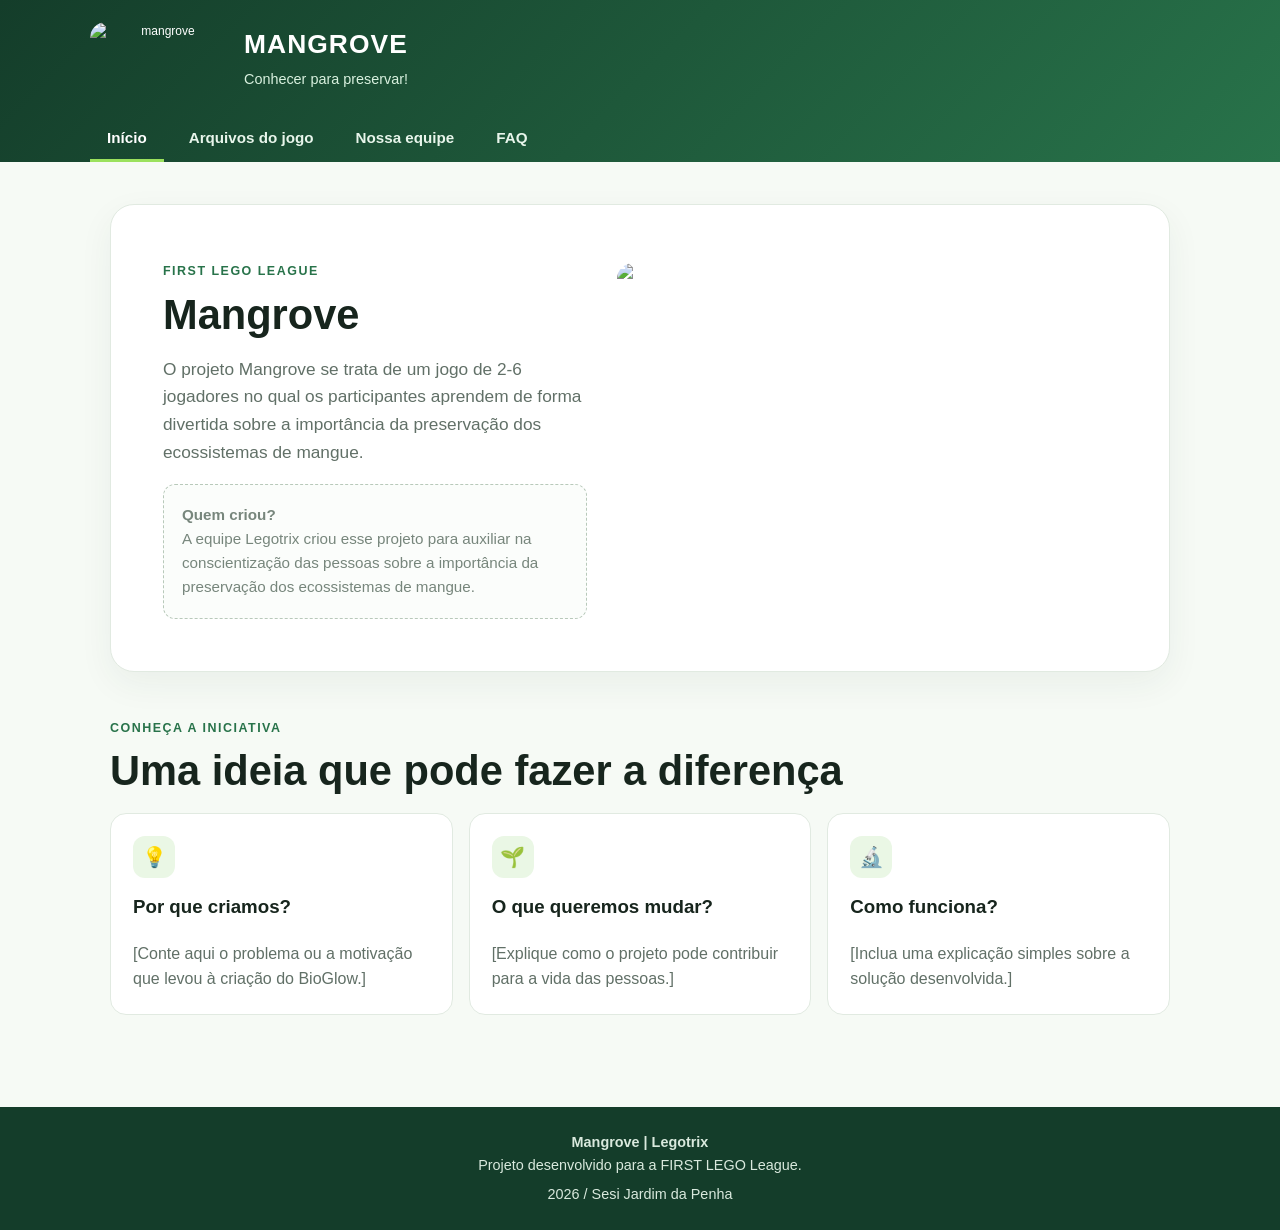
==== bioglow_legotrix_site.html @ 2581ab68 "Add files via upload" ====
<!DOCTYPE html>
<html lang="pt-BR">
<head>
  <meta charset="UTF-8">
  <meta name="viewport" content="width=device-width, initial-scale=1.0">
  <meta name="description" content="Site oficial do projeto Mangrove, desenvolvido pela equipe Legotrix.">
  <title>BioGlow | Legotrix</title>
  <style>
    :root {
      --green: #9be15d;
      --green-dark: #28734a;
      --ink: #17251d;
      --muted: #617067;
      --paper: #f6faf5;
      --white: #fff;
      --line: #e1eae1;
    }
    * { box-sizing: border-box; }
    html { scroll-behavior: smooth; }
    body {
      margin: 0;
      font-family: Arial, Helvetica, sans-serif;
      color: var(--ink);
      background: var(--paper);
      line-height: 1.6;
    }
    header {
      background: linear-gradient(135deg, #143d2a, #28734a);
      color: white;
      padding: 22px max(5vw, 20px) 0;
    }
    .top {
      max-width: 1100px;
      margin: auto;
      display: flex;
      align-items: center;
      justify-content: space-between;
      gap: 20px;
      flex-wrap: wrap;
    }
    .brand { display: flex; align-items: center; gap: 14px; }
    
    .avatar img {
      width: 100%; height: 70%; border-radius: 50%; margin: 0 auto 12px;
      background: #eaf7e5; border: 1px dashed #9fbea4; display: grid; place-items: center;
      color: var(--green-dark); font-size: .8rem;
    }
    
    .logo img {
      width: 140px; height: 70px; border: 2px rgba(255,255,255,.8);
      border-radius: 16px; display: grid; place-items: center;
      color: white; font-size: 12px; text-align: center; flex: 0 0 auto;
    }
    
    
    
    
    .brand h1 { margin: 0; font-size: 1.65rem; letter-spacing: .04em; }
    .brand p { margin: 2px 0 0; color: #d9f1df; font-size: .9rem; }
    nav {
      max-width: 1100px; margin: 24px auto 0; display: flex;
      gap: 8px; overflow-x: auto;
    }
    nav button {
      border: 0; background: transparent; color: #e8f5eb; cursor: pointer;
      padding: 13px 17px; font-size: .95rem; font-weight: 700;
      border-bottom: 3px solid transparent; white-space: nowrap;
    }
    nav button:hover, nav button.active {
      color: white; border-bottom-color: var(--green);
    }
    main { max-width: 1100px; margin: 42px auto; padding: 0 20px 50px; }
    .tab { display: none; animation: appear .25s ease; }
    .tab.active { display: block; }
    @keyframes appear { from { opacity: 0; transform: translateY(5px); } to { opacity: 1; transform: none; } }
    .eyebrow { color: var(--green-dark); font-weight: 700; text-transform: uppercase; letter-spacing: .12em; font-size: .78rem; }
    h2 { font-size: clamp(1.8rem, 4vw, 2.6rem); line-height: 1.15; margin: 8px 0 14px; }
    h3 { margin-top: 0; }
    .intro { color: var(--muted); max-width: 720px; font-size: 1.08rem; }
    .hero {
      background: var(--white); border: 1px solid var(--line); border-radius: 24px;
      padding: clamp(24px, 5vw, 52px); display: grid;
      grid-template-columns: 1.35fr .65fr; gap: 30px; align-items: center;
      box-shadow: 0 12px 35px rgba(28,75,47,.06);
    }
    .hero-art {
      min-height: 230px; border-radius: 20px; display: grid; place-items: center;
      text-align: center; padding: 20px; color: #17452e;
      background: radial-gradient(circle at 50% 45%, #e9ffd2, #b8ed8b 55%, #75c86d);
      font-weight: 700;
    }
    .placeholder {
      color: #77867c; border: 1.5px dashed #b8c9ba; border-radius: 12px;
      padding: 18px; background: #fbfdfb; font-size: .95rem;
    }
    .section-heading { margin: 42px 0 18px; }
    .grid { display: grid; grid-template-columns: repeat(3, 1fr); gap: 16px; }
    .card {
      background: white; border: 1px solid var(--line); border-radius: 16px;
      padding: 22px; min-height: 150px;
    }
    .card p { color: var(--muted); margin-bottom: 0; }
    .icon {
      width: 42px; height: 42px; border-radius: 12px; background: #eaf7e5;
      display: grid; place-items: center; font-size: 1.25rem; margin-bottom: 14px;
    }
    .team-grid { display: grid; grid-template-columns: repeat(3, 1fr); gap: 16px; margin-top: 20px; }
    .member { text-align: center; }
    .avatar img{
      width: 100px; height: 160px; border-radius: 50%; margin: 1 auto 12px;
      background: #297c08; border: 3px #155b21; display: grid; place-items: center;
      color: var(--green-dark); font-size: .8rem;
    }
    .faq { border-bottom: 1px solid var(--line); padding: 18px 0; }
    .faq h3 { font-size: 1.05rem; margin-bottom: 6px; }
    .faq p { margin: 0; color: var(--muted); }
    footer {
      background: #143d2a; color: #d9e9dd; text-align: center;
      padding: 24px 20px; font-size: .9rem;
    }
    @media (max-width: 760px) {
      .hero { grid-template-columns: 1fr; }
      .grid, .team-grid { grid-template-columns: 1fr; }
      main { margin-top: 28px; }
      nav { margin-top: 18px; }
    }
   
  </style>

  <link rel="stylesheet" href="style.css">
</head>
<body>
  <header>
    <div class="top">
      <div class="brand">
      <div class="logo">
    <img src="imagens/mangrove michio.jpeg" alt="mangrove">
</div>
        <div>
          <h1>MANGROVE</h1>
          <p>Conhecer para preservar!</p>
        </div>
</a>
      </div>
    </div>
    <nav aria-label="Navegação principal">
      <button class="active" data-tab="inicio">Início</button>
      <button data-tab="arquivos">Arquivos do jogo</button>
      <button data-tab="equipe">Nossa equipe</button>
      <button data-tab="faq">FAQ</button>
    </nav>
  </header>

  <main>
    <section id="inicio" class="tab active">
      <div class="hero">
        <div>
          <span class="eyebrow">FIRST LEGO League</span>
          <h2>Mangrove</h2>
          <p class="intro">O projeto Mangrove se trata de um jogo de 2-6 jogadores no qual os participantes aprendem de forma divertida sobre a importância da preservação dos ecossistemas de mangue.</p>
          <div class="placeholder"><strong>Quem criou?</strong><br>A equipe Legotrix criou esse projeto para auxiliar na conscientização das pessoas sobre a importância da preservação dos ecossistemas de mangue.</div>
        </div>
        <div class="imagem">
          <img src="imagens/tabuleiro.png" alt="Mangrove">
        </div>
      </div>

      <div class="section-heading">
        <span class="eyebrow">Conheça a iniciativa</span>
        <h2>Uma ideia que pode fazer a diferença</h2>
      </div>
      <div class="grid">
        <article class="card">
          <div class="icon">💡</div>
          <h3>Por que criamos?</h3>
          <p>[Conte aqui o problema ou a motivação que levou à criação do BioGlow.]</p>
        </article>
        <article class="card">
          <div class="icon">🌱</div>
          <h3>O que queremos mudar?</h3>
          <p>[Explique como o projeto pode contribuir para a vida das pessoas.]</p>
        </article>
        <article class="card">
          <div class="icon">🔬</div>
          <h3>Como funciona?</h3>
          <p>[Inclua uma explicação simples sobre a solução desenvolvida.]</p>
        </article>
      </div>
    </section>

    <section id="arquivos" class="tab">
      <span class="eyebrow">Materiais para consulta</span>
      <h2>Arquivos do jogo</h2>
      <p class="intro">Reúna nesta área os documentos e materiais de apoio do BioGlow. Substitua os espaços abaixo pelos arquivos finais.</p>
      <div class="grid">
        <article class="card">
          <div class="icon">📖</div>
          <h3>Glossário</h3>
          <p>Termos importantes e seus significados.</p>
          <p class="placeholder">  <a href="arquivos/GlossárioPDF.pdf"
   target="_blank"
   class="botao-pdf">
   📄 Visualizar documento
</a></p>
        </article>
        <article class="card">
          <div class="icon">📋</div>
          <h3>Regras</h3>
          <p>Regras, orientações e informações do jogo.</p>
          <p class="placeholder">   <a href="arquivos/REGRAS DO JOGO.pdf"
   target="_blank"
   class="botao-pdf">
   📄 Visualizar documento
   </a></p>
        </article>
        <article class="card">
          <div class="icon">🖨️</div>
          <h3>Materiais para impressão</h3>
          <p>Arquivos preparados para baixar e imprimir.</p>
          <p class="placeholder">[Adicionar links dos arquivos]</p>
        </article>
      </div>
      <p class="placeholder" style="margin-top:18px">Dica: quando tiver os PDFs, troque cada indicação por um link para o arquivo correspondente.</p>
    </section>

    <section id="equipe" class="tab">
      <span class="eyebrow">Quem faz acontecer</span>
      <h2>Equipe Legotrix</h2>
      <p class="intro">Nós somos a equipe Legotrix, do SESI de Jardim da Penha, e participamos da FLL (FIRST LEGO League), um torneio mundial que, a cada temporada, apresenta um novo tema e desafia as equipes a encontrar soluções inovadoras para problemas reais.</p>
      <div class="section-heading">
        <h2>Conheça os integrantes</h2>
    
      </div>
      <div class="team-grid">
        <article class="card member"><div class="avatar"> <img src="imagens/julia.jpeg" alt="Integrante 1"></div><h3>Júlia</h3><p>Gestora</p></article>
        <article class="card member"><div class="avatar"> <img src="imagens/lucas.jpeg" alt="Integrante 2"></div><h3>Lucas</h3><p>Construtor</p></article>
        <article class="card member"><div class="avatar"> <img src="imagens/dante.jpeg" alt="Integrante 3"></div><h3>Dante</h3><p>Programador</p></article>
    <article class="card member"><div class="avatar"> <img src="imagens/natalia.jpeg" alt="Integrante 4"></div><h3>Natália</h3><p>Gerente de Projeto</p></article>
    <article class="card member"><div class="avatar"> <img src="imagens/ester.jpeg" alt="Integrante 5"></div><h3>Ester</h3><p>Pesquisadora</p></article>
    <article class="card member"><div class="avatar"> <img src="imagens/nicole.jpeg" alt="Integrante 6"></div><h3>Nicole</h3><p>Pesquisadora</p></article>
      
    </section>

    <section id="faq" class="tab">
      <span class="eyebrow">Dúvidas frequentes</span>
      <h2>FAQ</h2>
      <p class="intro">Respostas rápidas para as perguntas mais comuns sobre o BioGlow.</p>
      <div class="faq"><h3>[Pergunta frequente 1]</h3><p>[Escreva aqui a resposta.]</p></div>
      <div class="faq"><h3>[Pergunta frequente 2]</h3><p>[Escreva aqui a resposta.]</p></div>
      <div class="faq"><h3>[Pergunta frequente 3]</h3><p>[Escreva aqui a resposta.]</p></div>
      <div class="faq"><h3>[Pergunta frequente 4]</h3><p>[Escreva aqui a resposta.]</p></div>
      <p class="placeholder" style="margin-top:20px">Inclua novas perguntas duplicando um dos blocos acima.</p>
    </section>
  </main>

  <footer>
    <strong>Mangrove | Legotrix</strong><br>
    Projeto desenvolvido para a FIRST LEGO League.
    <div style="margin-top:6px">2026 / Sesi Jardim da Penha</div>
  </footer>

  <script>
    const buttons = document.querySelectorAll('nav button');
    const sections = document.querySelectorAll('.tab');
    buttons.forEach(button => {
      button.addEventListener('click', () => {
        buttons.forEach(item => item.classList.remove('active'));
        sections.forEach(section => section.classList.remove('active'));
        button.classList.add('active');
        document.getElementById(button.dataset.tab).classList.add('active');
        window.scrollTo({ top: 0, behavior: 'smooth' });
      });
    });
  </script>
</body>
</html>
---- style.css ----
.imagem img{
     width: 500px; height: 350px; border: 2px rgba(255,255,255,.8);
      border-radius: 16px; display: grid; place-items: center;
      color: white; font-size: 12px; text-align: center; flex: 0 0 auto;
}
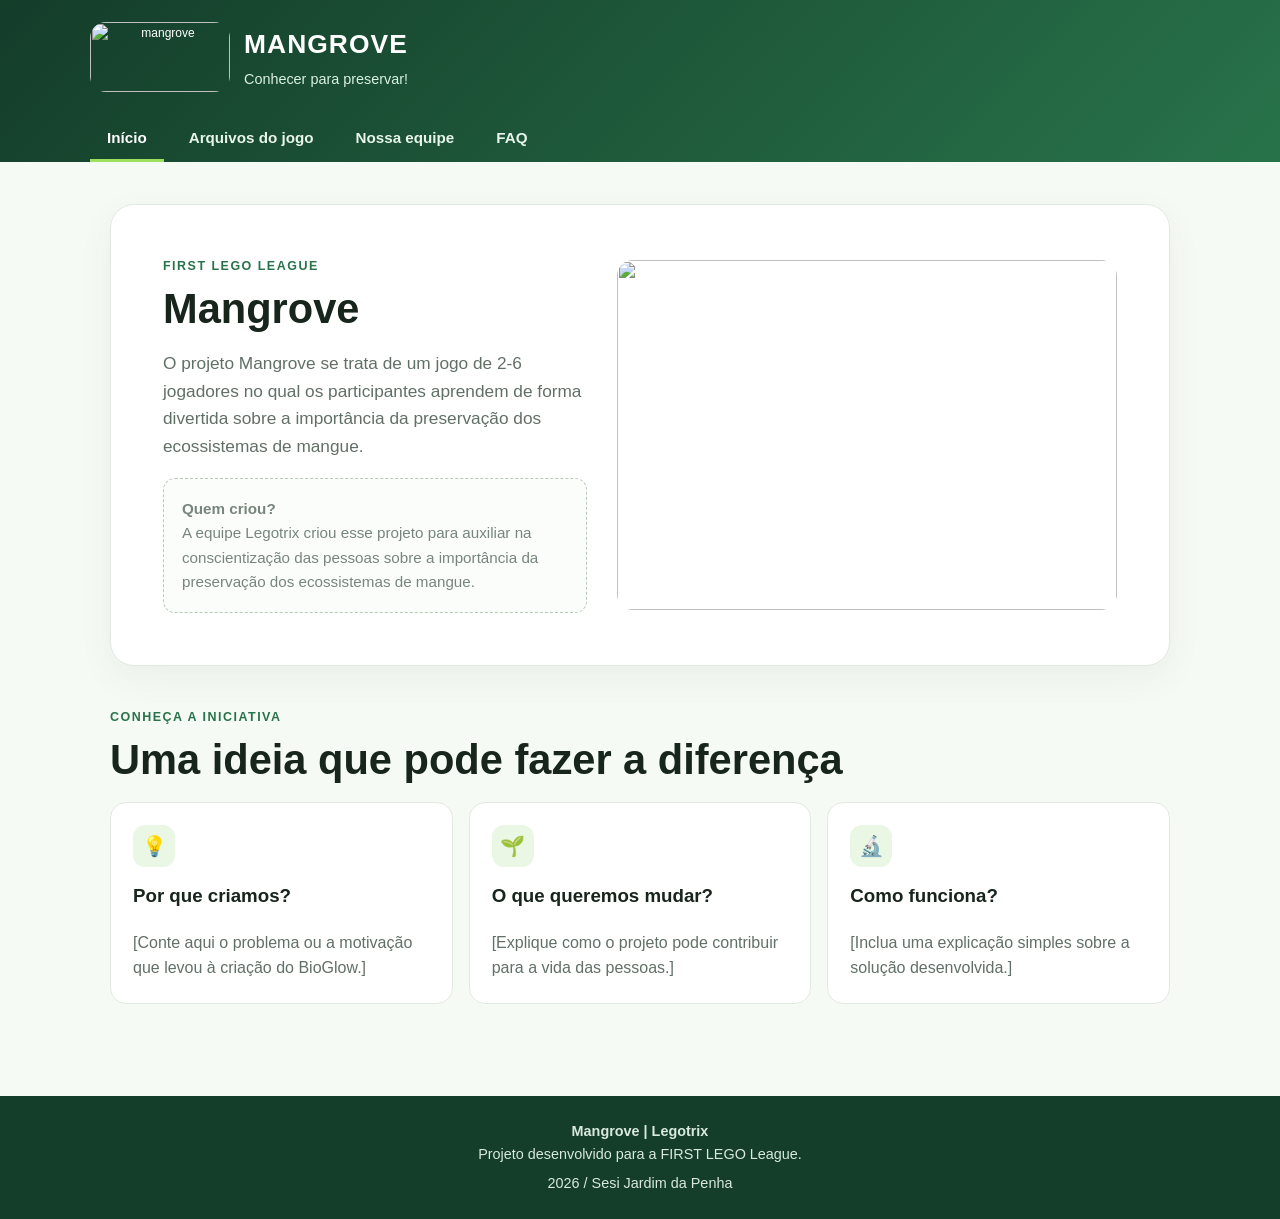
==== commit 0ba19b81: "Update bioglow_legotrix_site.html" ====
--- a/bioglow_legotrix_site.html
+++ b/bioglow_legotrix_site.html
@@ -1,4 +1,4 @@
-<!DOCTYPE html>
+
 <html lang="pt-BR">
 <head>
   <meta charset="UTF-8">
@@ -273,4 +273,4 @@
     });
   </script>
 </body>
-</html>+</html>
